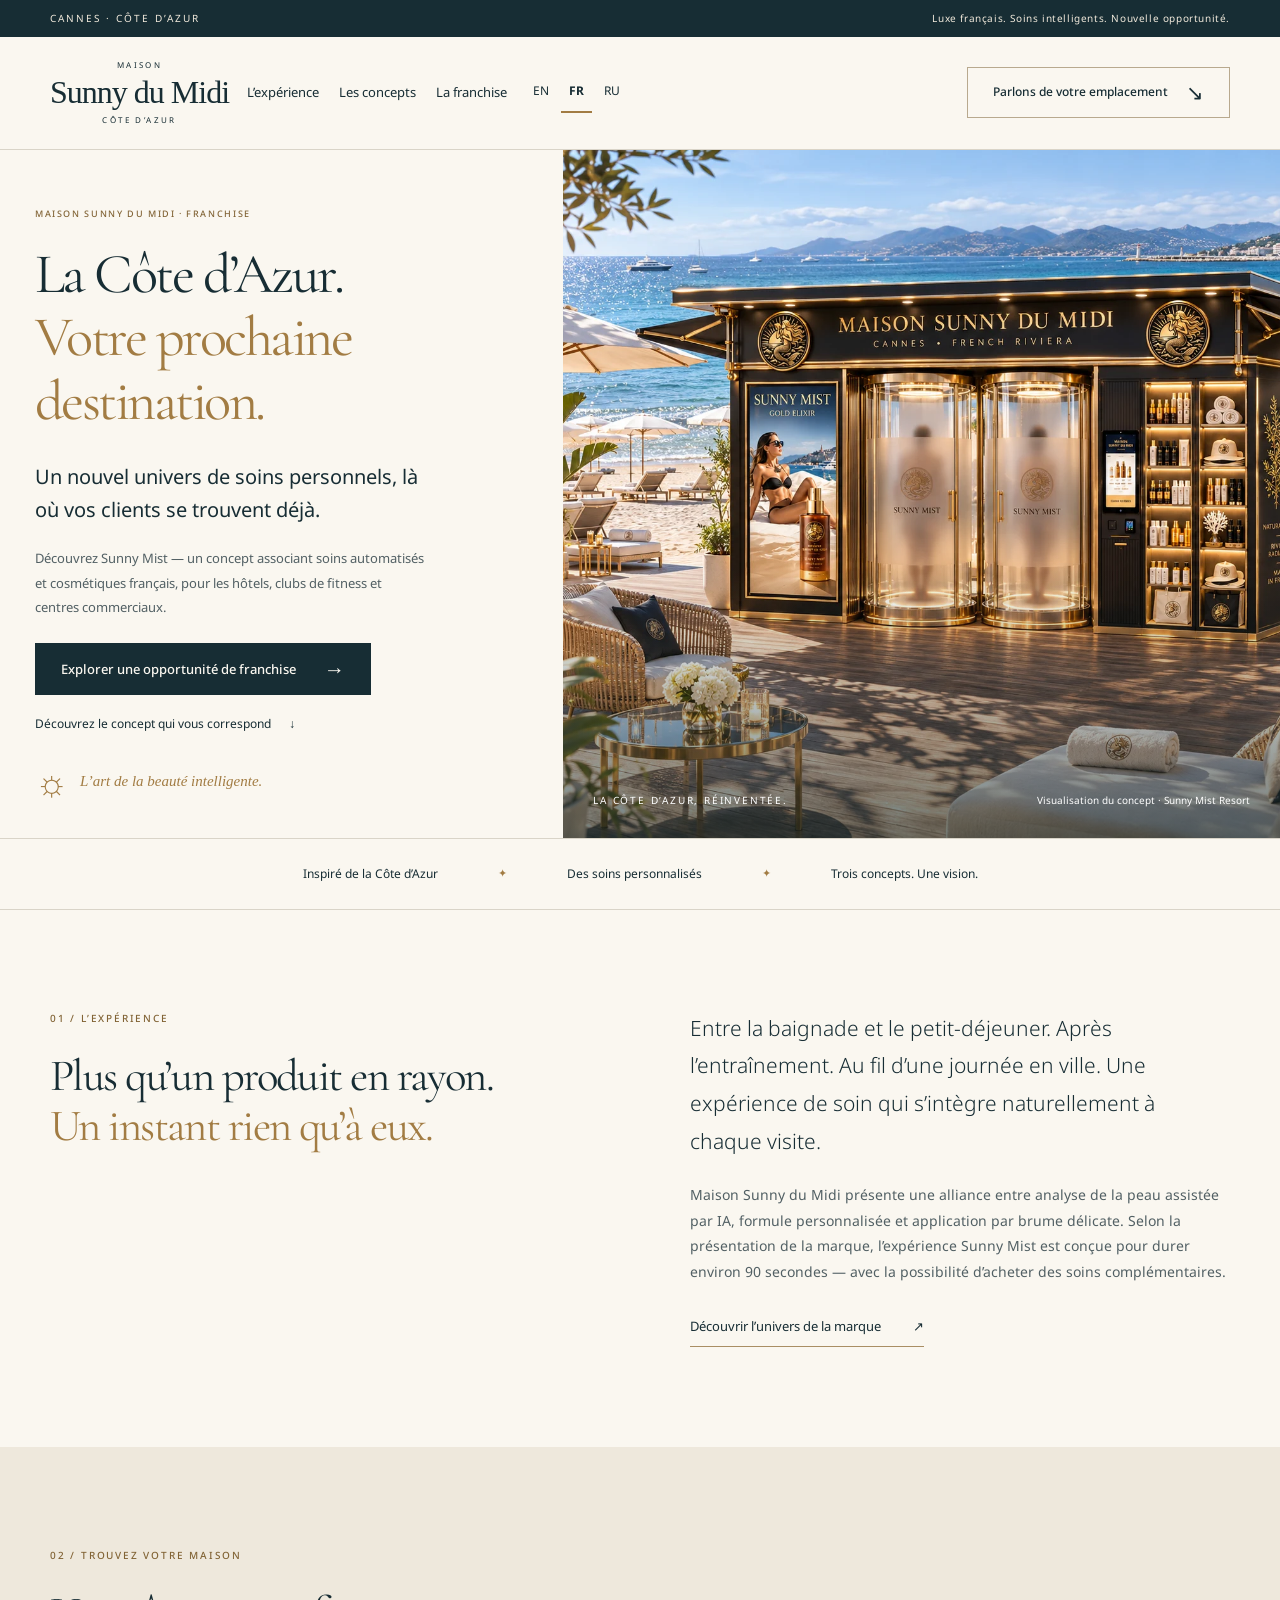
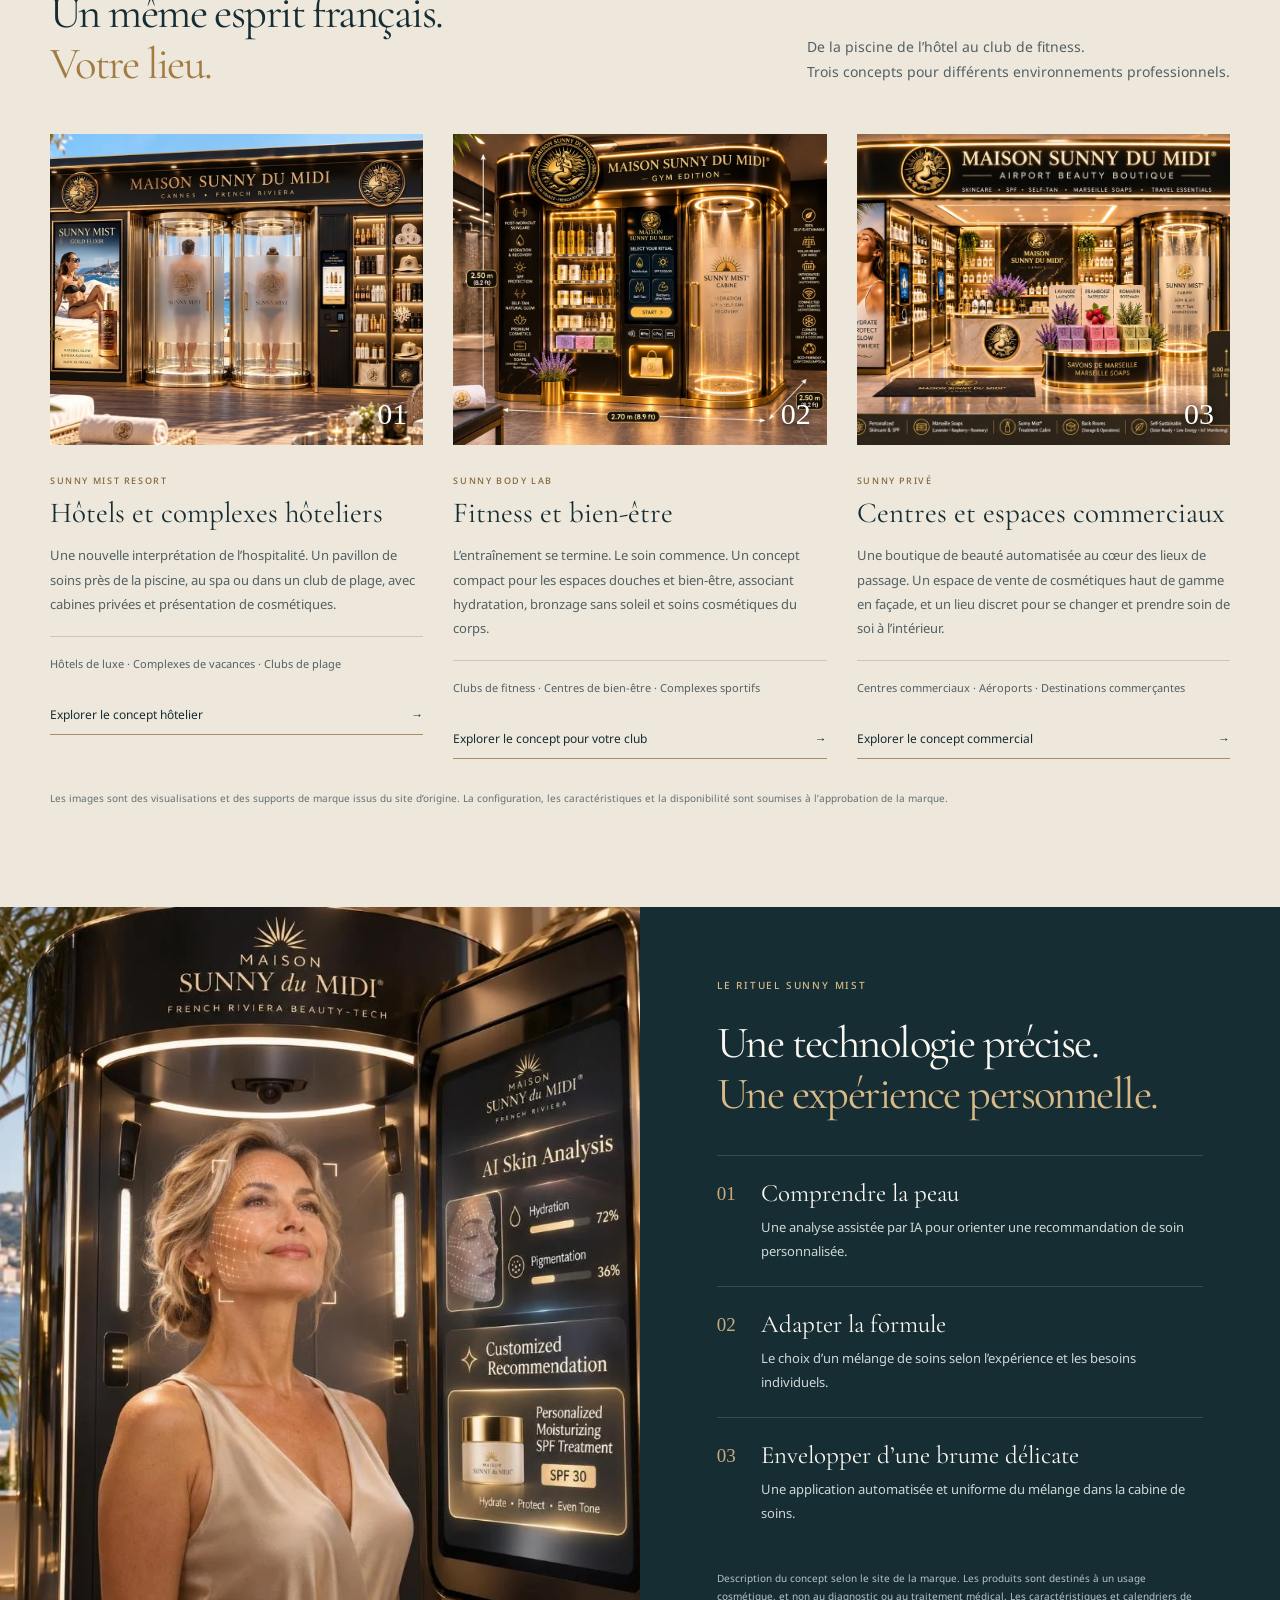
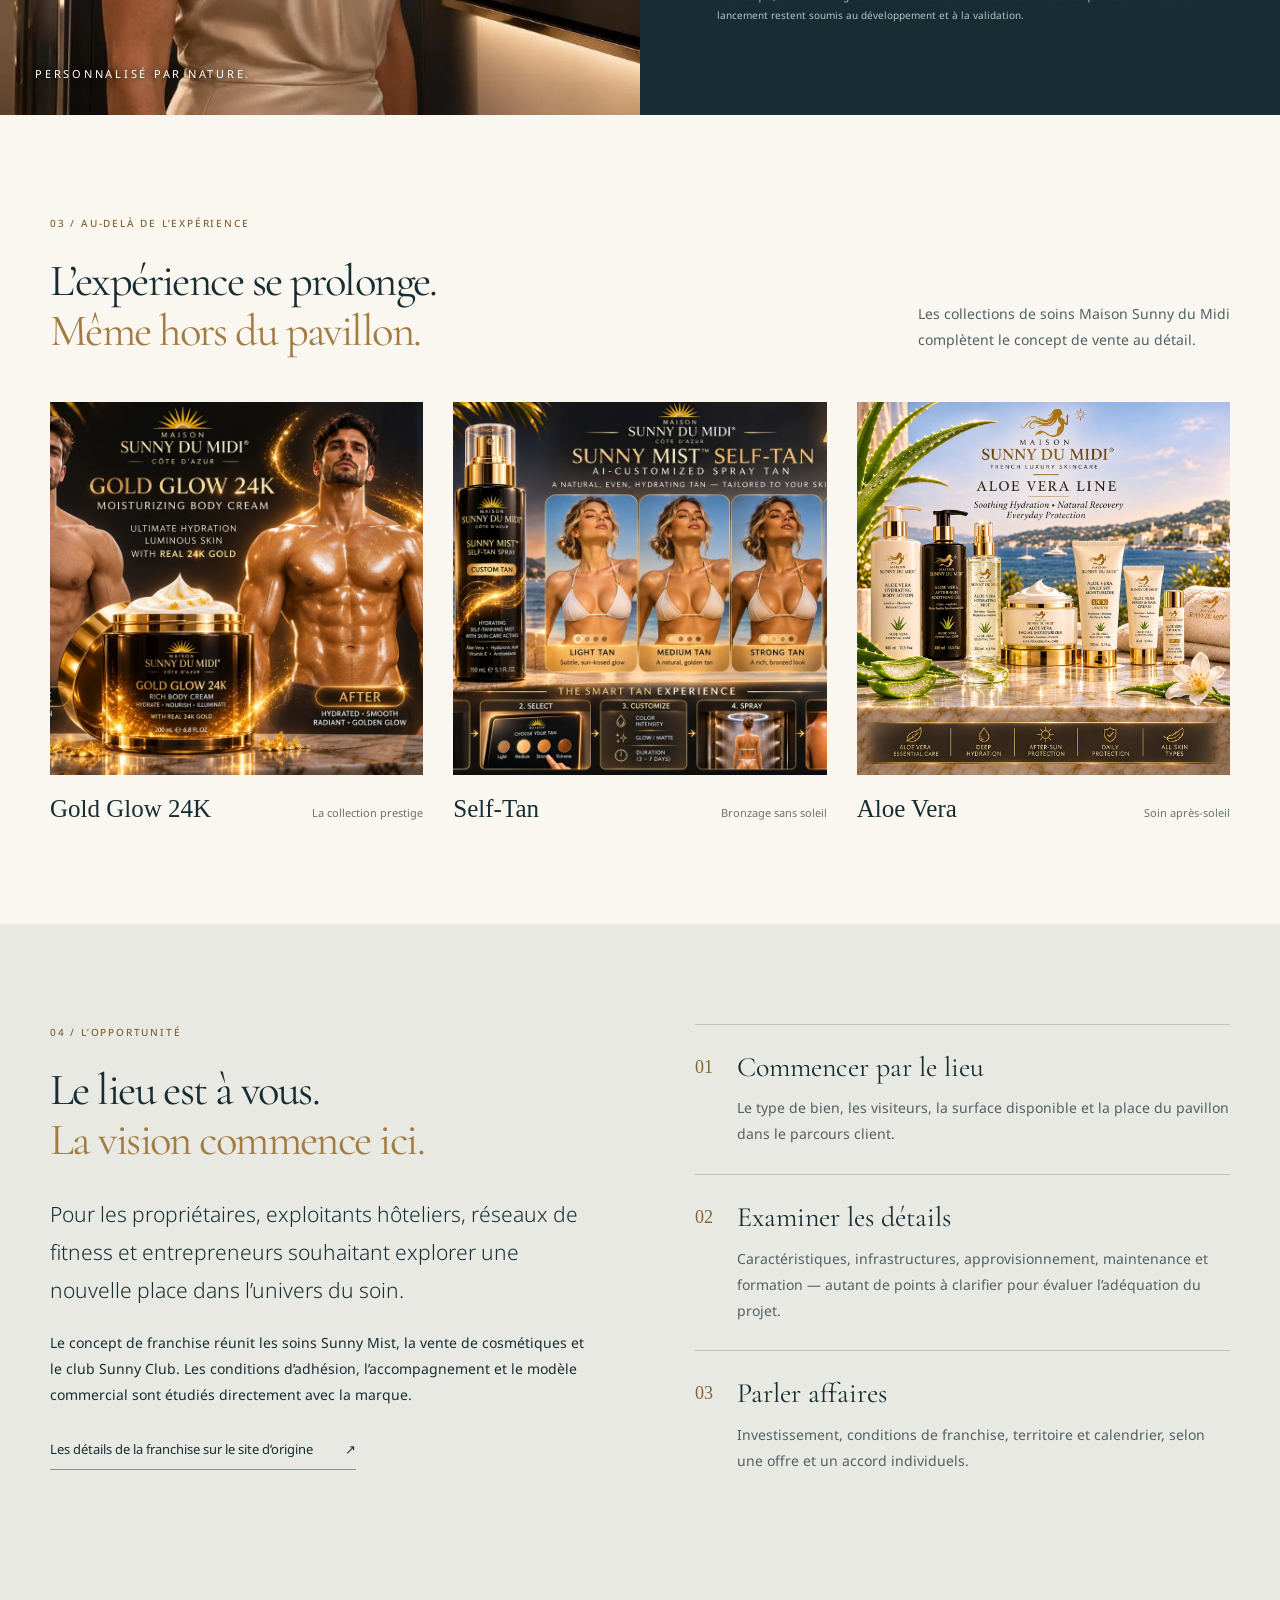
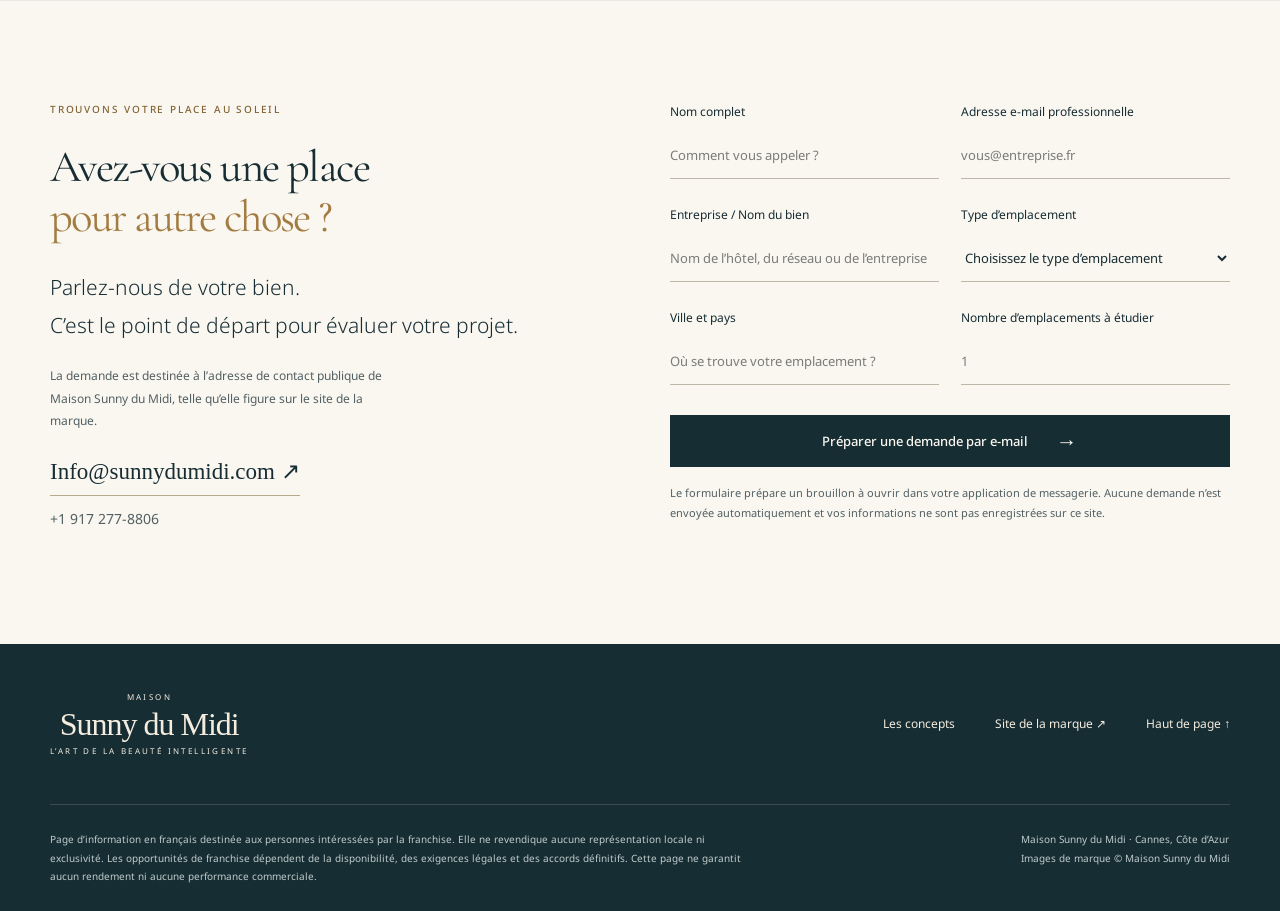
==== fr/index.html @ a8c6721f "Add matching English French and Russian franchise pages" ====
<!doctype html>
<html lang="fr" dir="ltr">
<head>
<meta charset="utf-8"><meta name="viewport" content="width=device-width, initial-scale=1">
<meta name="description" content="Sunny du Midi — un concept de soins inspiré de la Côte d’Azur. Opportunités de franchise pour les hôtels, clubs de fitness et centres commerciaux.">
<meta name="theme-color" content="#172d34"><title>Sunny du Midi | La Côte d’Azur. Votre prochaine destination.</title>
<meta property="og:title" content="Sunny du Midi | Opportunités de franchise"><meta property="og:description" content="Des soins personnalisés, le luxe français et un nouveau lieu de rencontre avec vos clients."><meta property="og:image" content="https://yacovdroridev.github.io/sunny-du-midi-franchise/assets/hero.webp">
<link rel="canonical" href="https://yacovdroridev.github.io/sunny-du-midi-franchise/fr/">
<link rel="alternate" hreflang="en" href="https://yacovdroridev.github.io/sunny-du-midi-franchise/"><link rel="alternate" hreflang="fr" href="https://yacovdroridev.github.io/sunny-du-midi-franchise/fr/"><link rel="alternate" hreflang="ru" href="https://yacovdroridev.github.io/sunny-du-midi-franchise/ru/"><link rel="alternate" hreflang="x-default" href="https://yacovdroridev.github.io/sunny-du-midi-franchise/">
<link rel="preconnect" href="https://fonts.googleapis.com"><link rel="preconnect" href="https://fonts.gstatic.com" crossorigin><link href="https://fonts.googleapis.com/css2?family=Cormorant+Garamond:wght@400;500&family=Noto+Sans:wght@300;400;500;600;700&display=swap" rel="stylesheet">
<link rel="stylesheet" href="../styles.css"><script src="../site.js" defer></script>
</head>
<body id="top">
<a class="skip" href="#main">Aller au contenu</a>
<div class="announcement"><span dir="ltr">CANNES · CÔTE D’AZUR</span><span>Luxe français. Soins intelligents. Nouvelle opportunité.</span></div>
<header class="header wrap">
<a class="brand" href="#top" aria-label="Sunny du Midi — haut de page"><small>MAISON</small><span>Sunny du Midi</span><small>CÔTE D’AZUR</small></a>
<nav aria-label="Navigation principale"><a href="#experience">L’expérience</a><a href="#venues">Les concepts</a><a href="#partnership">La franchise</a></nav>
<nav class="language-switcher" aria-label="Choix de la langue"><a href="../" lang="en" hreflang="en">EN</a><a href="../fr/" lang="fr" hreflang="fr" aria-current="page">FR</a><a href="../ru/" lang="ru" hreflang="ru">RU</a></nav>
<a class="button outline header-cta" href="#inquiry">Parlons de votre emplacement <span aria-hidden="true">↘</span></a>
</header>
<main id="main">
<section class="hero">
<div class="hero-copy"><p class="eyebrow">MAISON SUNNY DU MIDI · FRANCHISE</p><h1>La Côte d’Azur.<br><em>Votre prochaine<br> destination.</em></h1><p class="hero-intro">Un nouvel univers de soins personnels, là où vos clients se trouvent déjà.</p><p class="hero-detail">Découvrez Sunny Mist — un concept associant soins automatisés et cosmétiques français, pour les hôtels, clubs de fitness et centres commerciaux.</p><a class="button primary" href="#inquiry">Explorer une opportunité de franchise <span aria-hidden="true">→</span></a><a class="quiet-link" href="#venues">Découvrez le concept qui vous correspond <span aria-hidden="true">↓</span></a><div class="hero-signature"><span class="sun" aria-hidden="true">☼</span><span dir="ltr">L’art de la beauté intelligente.</span></div></div>
<figure class="hero-image"><img src="../assets/hero.webp" alt="Visualisation d’un pavillon Sunny Mist sur une plage de la Côte d’Azur, avec cabines de soins et comptoir de cosmétiques" width="1448" height="1086" fetchpriority="high"><figcaption><span dir="ltr">LA CÔTE D’AZUR, RÉINVENTÉE.</span><span>Visualisation du concept · Sunny Mist Resort</span></figcaption></figure>
</section>
<div class="brand-strip"><span>Inspiré de la Côte d’Azur</span><i>✦</i><span>Des soins personnalisés</span><i>✦</i><span>Trois concepts. Une vision.</span></div>
<section class="section wrap introduction" id="experience"><div><p class="eyebrow">01 / L’EXPÉRIENCE</p><h2>Plus qu’un produit en rayon.<br><em>Un instant rien qu’à eux.</em></h2></div><div class="intro-text"><p class="lead">Entre la baignade et le petit-déjeuner. Après l’entraînement. Au fil d’une journée en ville. Une expérience de soin qui s’intègre naturellement à chaque visite.</p><p>Maison Sunny du Midi présente une alliance entre analyse de la peau assistée par IA, formule personnalisée et application par brume délicate. Selon la présentation de la marque, l’expérience Sunny Mist est conçue pour durer environ 90 secondes — avec la possibilité d’acheter des soins complémentaires.</p><a class="text-link" href="https://sunnydumidi.com/en" target="_blank" rel="noopener">Découvrir l’univers de la marque <span aria-hidden="true">↗</span></a></div></section>
<section class="venues section" id="venues"><div class="wrap"><div class="section-heading"><div><p class="eyebrow">02 / TROUVEZ VOTRE MAISON</p><h2>Un même esprit français.<br><em>Votre lieu.</em></h2></div><p>De la piscine de l’hôtel au club de fitness.<br>Trois concepts pour différents environnements professionnels.</p></div>
<div class="venue-grid">
<article class="venue"><div class="image-frame"><img src="../assets/resort.webp" alt="Visualisation d’un pavillon Resort avec deux cabines de soins au bord d’une piscine d’hôtel" width="1200" height="795" loading="lazy"><span class="image-number">01</span></div><p class="eyebrow">SUNNY MIST RESORT</p><h3>Hôtels et complexes hôteliers</h3><p>Une nouvelle interprétation de l’hospitalité. Un pavillon de soins près de la piscine, au spa ou dans un club de plage, avec cabines privées et présentation de cosmétiques.</p><p class="venue-note">Hôtels de luxe · Complexes de vacances · Clubs de plage</p><a href="#inquiry" class="text-link venue-choice" data-venue="Hôtels et complexes hôteliers">Explorer le concept hôtelier <span aria-hidden="true">→</span></a></article>
<article class="venue"><div class="image-frame"><img src="../assets/fitness.webp" alt="Visualisation de Sunny Body Lab dans un club de fitness, avec cabine de soins et présentoir de produits" width="1200" height="800" loading="lazy"><span class="image-number">02</span></div><p class="eyebrow">SUNNY BODY LAB</p><h3>Fitness et bien-être</h3><p>L’entraînement se termine. Le soin commence. Un concept compact pour les espaces douches et bien-être, associant hydratation, bronzage sans soleil et soins cosmétiques du corps.</p><p class="venue-note">Clubs de fitness · Centres de bien-être · Complexes sportifs</p><a href="#inquiry" class="text-link venue-choice" data-venue="Fitness et bien-être">Explorer le concept pour votre club <span aria-hidden="true">→</span></a></article>
<article class="venue"><div class="image-frame"><img src="../assets/boutique.webp" alt="Visualisation de la boutique Sunny Privé avec espace de vente de cosmétiques et zone de soins privée" width="1200" height="675" loading="lazy"><span class="image-number">03</span></div><p class="eyebrow">SUNNY PRIVÉ</p><h3>Centres et espaces commerciaux</h3><p>Une boutique de beauté automatisée au cœur des lieux de passage. Un espace de vente de cosmétiques haut de gamme en façade, et un lieu discret pour se changer et prendre soin de soi à l’intérieur.</p><p class="venue-note">Centres commerciaux · Aéroports · Destinations commerçantes</p><a href="#inquiry" class="text-link venue-choice" data-venue="Centres et espaces commerciaux">Explorer le concept commercial <span aria-hidden="true">→</span></a></article>
</div><p class="image-disclaimer">Les images sont des visualisations et des supports de marque issus du site d’origine. La configuration, les caractéristiques et la disponibilité sont soumises à l’approbation de la marque.</p></div></section>
<section class="ritual"><div class="ritual-photo"><img src="../assets/analysis.webp" alt="Visualisation d’une analyse de la peau via l’interface Sunny Mist" width="819" height="1024" loading="lazy"><div class="photo-label" dir="ltr">PERSONNALISÉ PAR NATURE.</div></div><div class="ritual-copy"><p class="eyebrow">LE RITUEL SUNNY MIST</p><h2>Une technologie précise.<br><em>Une expérience personnelle.</em></h2><div class="ritual-step"><span>01</span><div><h3>Comprendre la peau</h3><p>Une analyse assistée par IA pour orienter une recommandation de soin personnalisée.</p></div></div><div class="ritual-step"><span>02</span><div><h3>Adapter la formule</h3><p>Le choix d’un mélange de soins selon l’expérience et les besoins individuels.</p></div></div><div class="ritual-step"><span>03</span><div><h3>Envelopper d’une brume délicate</h3><p>Une application automatisée et uniforme du mélange dans la cabine de soins.</p></div></div><p class="fine-print">Description du concept selon le site de la marque. Les produits sont destinés à un usage cosmétique, et non au diagnostic ou au traitement médical. Les caractéristiques et calendriers de lancement restent soumis au développement et à la validation.</p></div></section>
<section class="section wrap collections"><div class="section-heading"><div><p class="eyebrow">03 / AU-DELÀ DE L’EXPÉRIENCE</p><h2>L’expérience se prolonge.<br><em>Même hors du pavillon.</em></h2></div><p>Les collections de soins Maison Sunny du Midi<br>complètent le concept de vente au détail.</p></div><div class="collection-grid"><article><img src="../assets/gold.webp" alt="Collection Gold Glow 24K de Sunny du Midi" width="1200" height="800" loading="lazy"><div><h3 dir="ltr">Gold Glow 24K</h3><span>La collection prestige</span></div></article><article><img src="../assets/tan.webp" alt="Système de bronzage sans soleil Sunny Mist Self-Tan" width="1200" height="800" loading="lazy"><div><h3 dir="ltr">Self-Tan</h3><span>Bronzage sans soleil</span></div></article><article><img src="../assets/aloe.webp" alt="Produit Aloe Vera pour les soins après exposition au soleil" width="1200" height="1200" loading="lazy"><div><h3 dir="ltr">Aloe Vera</h3><span>Soin après-soleil</span></div></article></div></section>
<section class="partnership section" id="partnership"><div class="wrap partnership-grid"><div><p class="eyebrow">04 / L’OPPORTUNITÉ</p><h2>Le lieu est à vous.<br><em>La vision commence ici.</em></h2><p class="lead">Pour les propriétaires, exploitants hôteliers, réseaux de fitness et entrepreneurs souhaitant explorer une nouvelle place dans l’univers du soin.</p><p>Le concept de franchise réunit les soins Sunny Mist, la vente de cosmétiques et le club Sunny Club. Les conditions d’adhésion, l’accompagnement et le modèle commercial sont étudiés directement avec la marque.</p><a class="text-link" href="https://sunnydumidi.com/en/franchise" target="_blank" rel="noopener">Les détails de la franchise sur le site d’origine <span aria-hidden="true">↗</span></a></div><div class="planning"><div><span>01</span><div><h3>Commencer par le lieu</h3><p>Le type de bien, les visiteurs, la surface disponible et la place du pavillon dans le parcours client.</p></div></div><div><span>02</span><div><h3>Examiner les détails</h3><p>Caractéristiques, infrastructures, approvisionnement, maintenance et formation — autant de points à clarifier pour évaluer l’adéquation du projet.</p></div></div><div><span>03</span><div><h3>Parler affaires</h3><p>Investissement, conditions de franchise, territoire et calendrier, selon une offre et un accord individuels.</p></div></div></div></div></section>
<section class="inquiry section" id="inquiry"><div class="wrap inquiry-grid"><div class="contact-copy"><p class="eyebrow">TROUVONS VOTRE PLACE AU SOLEIL</p><h2>Avez-vous une place<br><em>pour autre chose ?</em></h2><p class="lead">Parlez-nous de votre bien.<br>C’est le point de départ pour évaluer votre projet.</p><p>La demande est destinée à l’adresse de contact publique de Maison Sunny du Midi, telle qu’elle figure sur le site de la marque.</p><a class="contact-mail" href="mailto:Info@sunnydumidi.com" dir="ltr">Info@sunnydumidi.com <span aria-hidden="true">↗</span></a><a class="contact-phone" href="tel:+19172778806" dir="ltr">+1 917 277-8806</a></div>
<form id="inquiry-form" aria-describedby="form-note"><div class="form-grid"><label>Nom complet<input name="name" autocomplete="name" maxlength="120" placeholder="Comment vous appeler ?" required></label><label>Adresse e-mail professionnelle<input name="email" type="email" autocomplete="email" maxlength="200" placeholder="vous@entreprise.fr" dir="ltr" required></label><label>Entreprise / Nom du bien<input name="company" autocomplete="organization" maxlength="160" placeholder="Nom de l’hôtel, du réseau ou de l’entreprise" required></label><label>Type d’emplacement<select name="venue" required><option value="">Choisissez le type d’emplacement</option><option>Hôtels et complexes hôteliers</option><option>Fitness et bien-être</option><option>Centres et espaces commerciaux</option><option>Projet entrepreneurial / Autre emplacement</option></select></label><label>Ville et pays<input name="location" maxlength="160" placeholder="Où se trouve votre emplacement ?" required></label><label>Nombre d’emplacements à étudier<input name="locations" type="number" min="1" max="9999" placeholder="1"></label></div><button class="button primary" type="submit">Préparer une demande par e-mail <span aria-hidden="true">→</span></button><p id="form-note">Le formulaire prépare un brouillon à ouvrir dans votre application de messagerie. Aucune demande n’est envoyée automatiquement et vos informations ne sont pas enregistrées sur ce site.</p><div id="form-result" hidden><p id="form-status" role="status">Votre brouillon est prêt. Ouvrez-le dans votre application de messagerie, vérifiez les informations et envoyez-le.</p><a id="email-draft" class="button outline" href="mailto:Info@sunnydumidi.com">Ouvrir le brouillon d’e-mail ↗</a><button id="download-draft" class="download" type="button">Pas d’application de messagerie ? Téléchargez le brouillon</button></div><noscript><p>Pour envoyer une demande sans JavaScript : <a href="mailto:Info@sunnydumidi.com">Info@sunnydumidi.com</a></p></noscript></form></div></section>
</main>
<footer><div class="wrap footer-top"><a class="brand" href="#top"><small>MAISON</small><span>Sunny du Midi</span><small>L’ART DE LA BEAUTÉ INTELLIGENTE</small></a><div><a href="#venues">Les concepts</a><a href="https://sunnydumidi.com/en" target="_blank" rel="noopener">Site de la marque ↗</a><a href="#top">Haut de page ↑</a></div></div><div class="wrap footer-bottom"><p>Page d’information en français destinée aux personnes intéressées par la franchise. Elle ne revendique aucune représentation locale ni exclusivité. Les opportunités de franchise dépendent de la disponibilité, des exigences légales et des accords définitifs. Cette page ne garantit aucun rendement ni aucune performance commerciale.</p><p dir="ltr">Maison Sunny du Midi · Cannes, Côte d’Azur<br>Images de marque © Maison Sunny du Midi</p></div></footer>
</body></html>
---- styles.css ----
:root{color-scheme:light;--ink:#172d34;--cream:#faf7f0;--sand:#eee8dc;--gold:#a27c43;--line:#d9d4c8;--serif:'Cormorant Garamond',Georgia,serif;--sans:'Noto Sans',Arial,sans-serif}
*{box-sizing:border-box}html{scroll-behavior:smooth;scroll-padding-top:30px}body{margin:0;color:var(--ink);background:var(--cream);font:400 16px/1.85 var(--sans)}a{color:inherit;text-decoration:none}img{display:block;max-width:100%;height:auto}button,input,select{font:inherit}a:focus-visible,button:focus-visible,input:focus-visible,select:focus-visible{outline:3px solid #b98c42;outline-offset:5px}[hidden]{display:none!important}p{margin:0 0 1.3rem}h1,h2,h3{margin:0;font-family:var(--serif);font-weight:400;line-height:1.13}h1{font-size:clamp(45px,4.8vw,76px);letter-spacing:-.045em}h2{font-size:clamp(38px,3.5vw,56px);letter-spacing:-.035em}h3{font-size:29px}em{font-style:normal;color:var(--gold)}.wrap{width:min(1280px,calc(100% - 100px));margin-inline:auto}.section{padding-block:100px}.eyebrow{font-size:10px;letter-spacing:.18em;font-weight:500;line-height:1.7;color:#826436;margin-bottom:24px;direction:ltr;text-align:start}.lead{font-size:21px;font-weight:300;line-height:1.8}.skip{position:absolute;top:-100px;right:20px;background:white;padding:12px;z-index:10}.skip:focus{top:10px}
.announcement{background:var(--ink);color:#f2eadc;display:flex;justify-content:space-between;padding:9px 50px;font-size:10px;letter-spacing:.06em}.announcement span:first-child{letter-spacing:.2em}.header{display:flex;align-items:center;justify-content:space-between;gap:30px;min-height:112px}.brand{display:flex;flex-direction:column;align-items:center;direction:ltr;line-height:1.2;white-space:nowrap}.brand span{font:32px/1.2 Georgia,serif;letter-spacing:-1px}.brand small{font:8px/2 var(--sans);letter-spacing:.3em}.header nav{display:flex;gap:34px;font-size:13px}.header nav a{padding-block:10px}.header nav a:hover{color:var(--gold)}.button{display:inline-flex;align-items:center;justify-content:center;gap:28px;min-height:50px;padding:13px 25px;font-size:13px;font-weight:500;border:1px solid transparent;cursor:pointer;transition:background .2s,color .2s}.button span{font-size:21px;line-height:1}.outline{border-color:#b8a98e;background:transparent}.outline:hover{background:var(--sand)}.primary{background:var(--ink);color:var(--cream)}.primary:hover{background:#31515a}.header-cta{font-size:12px;gap:18px}.hero{display:grid;grid-template-columns:44% 56%;border-block:1px solid var(--line);min-height:690px}.hero-copy{padding:56px max(40px,calc((100vw - 1280px)/2)) 30px 44px}.hero .eyebrow{font-size:9px;margin-bottom:22px}.hero-intro{font-size:20px;line-height:1.65;margin-top:26px;max-width:390px}.hero-detail{font-size:13px;color:#526064;max-width:390px}.hero .button{margin:4px 0 18px}.quiet-link{display:block;font-size:12px}.quiet-link span{margin-inline-start:15px}.hero-signature{display:flex;gap:12px;align-items:center;padding-top:28px;color:var(--gold)}.hero-signature>span:last-child{font:italic 15px Georgia,serif}.sun{font-size:36px;line-height:1}.hero-image{position:relative;margin:0;min-width:0;min-height:100%}.hero-image>img{position:absolute;width:100%;height:100%;object-fit:cover;object-position:49% center}.hero-image:after{content:'';position:absolute;inset:60% 0 0;background:linear-gradient(transparent,#12282a99)}.hero-image figcaption{position:absolute;bottom:28px;inset-inline:30px;display:flex;justify-content:space-between;gap:20px;font-size:10px;color:white;z-index:1}.hero-image figcaption span:first-child{letter-spacing:.18em}.brand-strip{display:flex;justify-content:center;align-items:center;gap:60px;border-bottom:1px solid var(--line);padding:24px;font-size:12px}.brand-strip i{font-size:11px;font-style:normal;color:var(--gold)}
.introduction{display:grid;grid-template-columns:1fr 1fr;gap:100px}.intro-text>p:not(.lead){font-size:14px;color:#526064}.text-link{display:inline-flex;align-items:center;justify-content:space-between;gap:32px;font-size:13px;border-bottom:1px solid #a98e64;padding-block:8px}.text-link:hover{color:var(--gold)}.venues{background:var(--sand)}.section-heading{display:flex;align-items:end;justify-content:space-between;gap:40px;margin-bottom:45px}.section-heading>p{font-size:14px;color:#526064;margin-bottom:4px}.venue-grid{display:grid;grid-template-columns:repeat(3,minmax(0,1fr));gap:30px}.image-frame{position:relative;overflow:hidden;margin-bottom:28px}.image-frame img{width:100%;aspect-ratio:1.2;object-fit:cover;transition:transform .5s}.venue:hover img{transform:scale(1.025)}.image-number{position:absolute;bottom:14px;right:16px;color:white;font:30px Georgia,serif;text-shadow:0 1px 8px #000}.venue .eyebrow{font-size:9px;margin-bottom:8px}.venue h3{margin-bottom:14px}.venue>p:not(.eyebrow){font-size:13px;color:#526064}.venue .venue-note{font-size:11px!important;border-top:1px solid #cec6b5;padding-top:17px;margin-top:20px}.venue .text-link{width:100%;font-size:12px}.image-disclaimer{font-size:10px;color:#627074;margin:30px 0 0}.ritual{display:grid;grid-template-columns:1fr 1fr;background:var(--ink);color:var(--cream);direction:ltr}.ritual-photo{position:relative;min-height:680px}.ritual-photo img{position:absolute;object-fit:cover;width:100%;height:100%;object-position:center 35%}.photo-label{position:absolute;bottom:30px;left:35px;font-size:11px;letter-spacing:.25em;color:white;text-shadow:0 1px 8px #000}.ritual-copy{direction:ltr;padding:70px clamp(35px,6vw,110px)}.ritual .eyebrow,.ritual em{color:#d7ba87}.ritual h2{margin-bottom:35px}.ritual-step{display:flex;gap:25px;border-top:1px solid #ffffff26;padding:23px 0}.ritual-step>span{font:19px Georgia,serif;color:#c8ab7c;padding-top:4px}.ritual-step h3{font-size:25px}.ritual-step p{font-size:13px;color:#ced7d6;margin:8px 0 0}.fine-print{font-size:10px;color:#b7c5c6;margin-top:20px}.collection-grid{display:grid;grid-template-columns:repeat(3,minmax(0,1fr));gap:30px}.collection-grid img{width:100%;aspect-ratio:1;object-fit:cover}.collection-grid article>div{display:flex;align-items:baseline;justify-content:space-between;gap:15px;padding-top:20px;direction:ltr}.collection-grid h3{font:25px Georgia,serif}.collection-grid span{font-size:11px;direction:ltr;color:#677270}.partnership{background:#e8e9e2}.partnership-grid{display:grid;grid-template-columns:1fr 1fr;gap:110px}.partnership .lead{margin-top:30px}.partnership p:not(.eyebrow):not(.lead){font-size:14px}.planning>div{display:flex;gap:24px;padding-block:27px;border-top:1px solid #bfc5bf}.planning>div>span{font:18px Georgia,serif;color:#826436;padding-top:5px}.planning h3{font-size:28px;margin-bottom:12px}.planning p{color:#526064;margin:0}.inquiry-grid{display:grid;grid-template-columns:1fr 1.1fr;gap:110px}.contact-copy>.lead{margin-top:26px}.contact-copy>p:not(.lead):not(.eyebrow){font-size:12px;max-width:350px;color:#526064}.contact-mail{display:block;width:fit-content;font:23px Georgia,serif;margin:26px 0 10px;border-bottom:1px solid #b8a98e;padding-bottom:10px}.contact-phone{display:block;width:fit-content;font-size:14px;color:#526064}.form-grid{display:grid;grid-template-columns:1fr 1fr;gap:25px 22px}label{display:flex;flex-direction:column;gap:8px;font-size:12px}input,select{width:100%;min-width:0;border:0;border-bottom:1px solid #bdb7a9;background:transparent;border-radius:0;padding:12px 0;color:var(--ink);font-size:13px;height:48px}input::placeholder{color:#7a7d76;opacity:1}form>.button{width:100%;margin-top:30px}#form-note,#form-status{font-size:11px;line-height:1.8;color:#526064;margin-top:16px}#form-result{padding:0 18px 18px;border:1px solid var(--line)}#form-result .outline{font-size:12px}.download{display:block;background:none;border:0;border-bottom:1px solid #b8a98e;padding:10px 0 3px;margin-top:10px;font-size:11px;color:var(--ink);cursor:pointer}footer{background:var(--ink);color:#f4eddf}.footer-top{display:flex;align-items:center;justify-content:space-between;padding-block:45px}.footer-top>div{display:flex;gap:40px;font-size:12px}.footer-bottom{display:flex;justify-content:space-between;gap:80px;border-top:1px solid #ffffff24;padding-block:25px;font-size:10px;color:#c0cccb}.footer-bottom p:first-child{max-width:710px}.footer-bottom p{margin:0}.footer-bottom p:last-child{flex-shrink:0;text-align:left}
@media(min-width:1600px){.hero-copy{padding-right:max(60px,calc((100vw - 1400px)/2))}.hero{min-height:760px}}
@media(max-width:1100px){.wrap{width:calc(100% - 60px)}.hero-copy{padding:40px 30px}.hero{grid-template-columns:46% 54%;min-height:660px}h1{font-size:52px}.hero-intro{font-size:18px}.header{gap:20px}.header nav{gap:22px}.header-cta{padding:12px;font-size:11px}.introduction,.partnership-grid,.inquiry-grid{gap:50px}.venue-grid,.collection-grid{gap:22px}.collection-grid article>div{display:block}.collection-grid h3{margin-bottom:8px}.brand-strip{gap:35px}.ritual-copy{padding:50px 35px}.ritual-photo{min-height:650px}}
@media(max-width:760px){.wrap{width:calc(100% - 40px)}.announcement{padding:8px 20px;justify-content:center}.announcement span:last-child{display:none}.header{flex-wrap:wrap;gap:16px;padding-top:18px;min-height:0}.brand span{font-size:27px}.brand small{font-size:7px}.header-cta{font-size:10px;padding:10px 12px;min-height:42px;gap:8px}.header nav{order:3;width:100%;justify-content:center;gap:38px;border-top:1px solid var(--line);padding-block:2px;font-size:12px}.hero{grid-template-columns:1fr;min-height:0}.hero-copy{padding:36px 24px 30px}.hero .eyebrow{margin-bottom:18px;font-size:8px}h1{font-size:clamp(39px,11.3vw,49px);line-height:1.1}h1 br:last-child{display:none}.hero-intro{max-width:340px;margin-top:22px}.hero-detail{max-width:360px}.hero-signature{padding-top:22px}.hero-image{min-height:340px}.hero-image>img{object-position:center}.hero-image figcaption{inset-inline:20px;bottom:18px;font-size:8px;gap:14px}.brand-strip{padding:20px 12px;gap:13px;font-size:9px}.brand-strip i{font-size:8px}.section{padding-block:65px}.introduction,.partnership-grid,.inquiry-grid{grid-template-columns:1fr;gap:30px}.eyebrow{font-size:9px;margin-bottom:18px}h2{font-size:42px}.lead{font-size:19px}.section-heading{display:block;margin-bottom:32px}.section-heading>p{margin-top:20px;font-size:13px}.venue-grid{grid-template-columns:1fr;gap:44px}.image-frame img{aspect-ratio:1.4}.venue h3{font-size:30px}.image-frame{margin-bottom:22px}.venue .venue-note{margin-top:14px}.ritual{grid-template-columns:1fr}.ritual-photo{min-height:400px}.ritual-photo img{object-position:center 35%}.ritual-copy{padding:45px 25px}.ritual-step{padding:20px 0}.collection-grid{grid-template-columns:1fr;gap:32px}.collection-grid img{aspect-ratio:1.3}.collection-grid article>div{display:flex}.collection-grid h3{font-size:26px}.planning>div{padding-block:22px}.form-grid{gap:22px 18px}.inquiry-grid{gap:40px}.contact-copy>p:not(.lead):not(.eyebrow){max-width:none}.footer-top{align-items:start;gap:30px}.footer-top>div{flex-direction:column;gap:15px;font-size:11px}.footer-bottom{flex-direction:column;gap:22px}.footer-bottom p:last-child{text-align:start}.footer-top .brand span{font-size:25px}.footer-top .brand small{font-size:6px}}
@media(max-width:370px){.header-cta{font-size:9px;padding:8px;gap:4px}.brand span{font-size:23px}.header{gap:10px}.hero-copy{padding-inline:20px}h1{font-size:48px}.form-grid{grid-template-columns:1fr}.brand-strip{gap:9px;font-size:8px}.collection-grid article>div{display:block}.hero-image figcaption{flex-direction:column;gap:5px}}
/* Shared LTR layout for all three languages; allow longer translations. */
.header{flex-wrap:wrap;gap:18px;padding-block:20px}.header nav{gap:20px}.header .language-switcher{gap:4px;width:auto;order:0;border:0;padding:0}.language-switcher a{padding:8px!important;font-size:12px}.language-switcher a[aria-current]{border-bottom:2px solid var(--gold);font-weight:700}.hero-copy{padding-inline:max(35px,calc((100vw - 1280px)/2)) 35px}.hero-copy,.ritual-copy,.inquiry-grid>*{min-width:0}h1{font-size:clamp(42px,4.4vw,68px)}h1,h2,h3{overflow-wrap:break-word}.brand-strip{flex-wrap:wrap}.hero-image figcaption{flex-wrap:wrap}.form-grid label{min-width:0}.button{text-align:center}.header-cta{margin-inline-start:auto}
@media(max-width:1100px){.header-cta{display:none}.hero-copy{padding-inline:30px}}
@media(max-width:760px){.header nav:not(.language-switcher){order:3;gap:20px}.header .language-switcher{margin-inline-start:auto}.hero-copy{padding-inline:24px}h1{font-size:clamp(39px,10vw,49px)}.brand-strip{gap:10px}.brand-strip span{text-align:center}.hero-image figcaption{flex-direction:column;align-items:start}.collection-grid article>div{flex-wrap:wrap;gap:10px}}
@media(prefers-reduced-motion:reduce){html{scroll-behavior:auto}*{transition:none!important}}
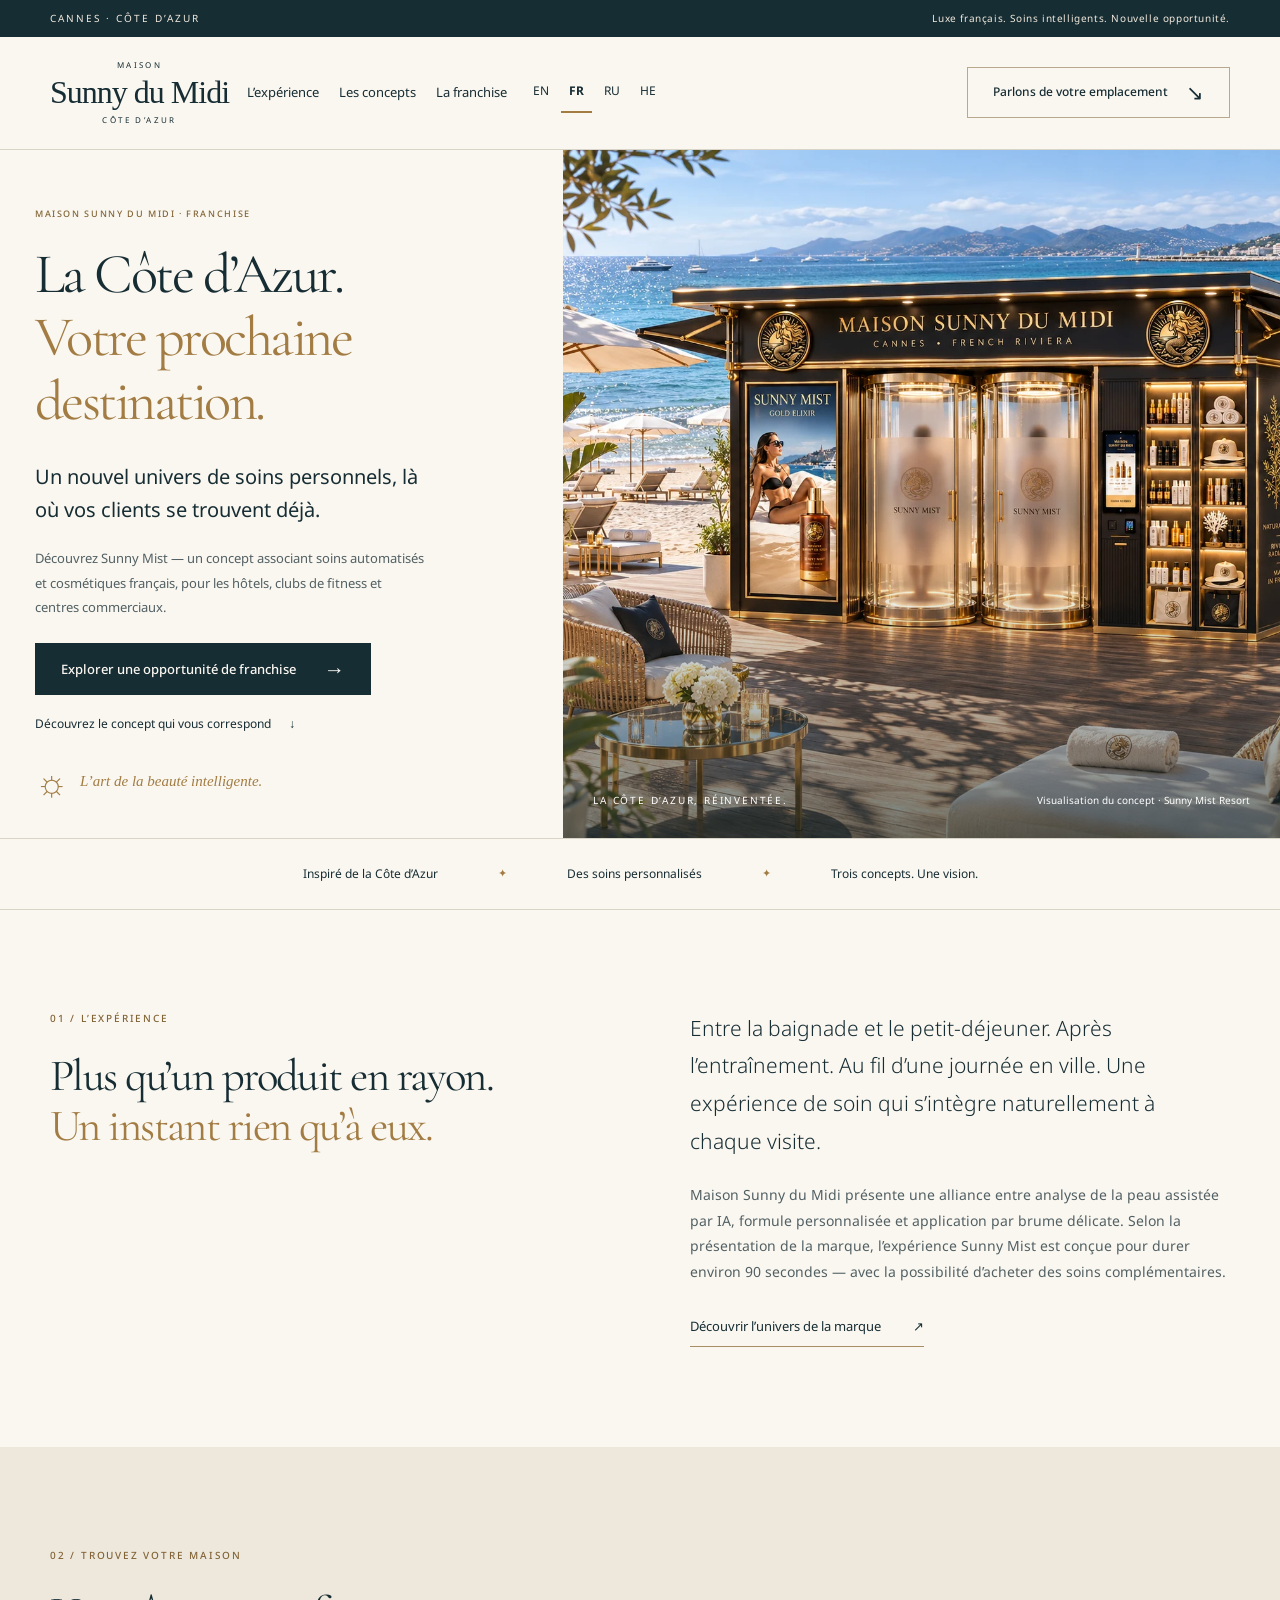
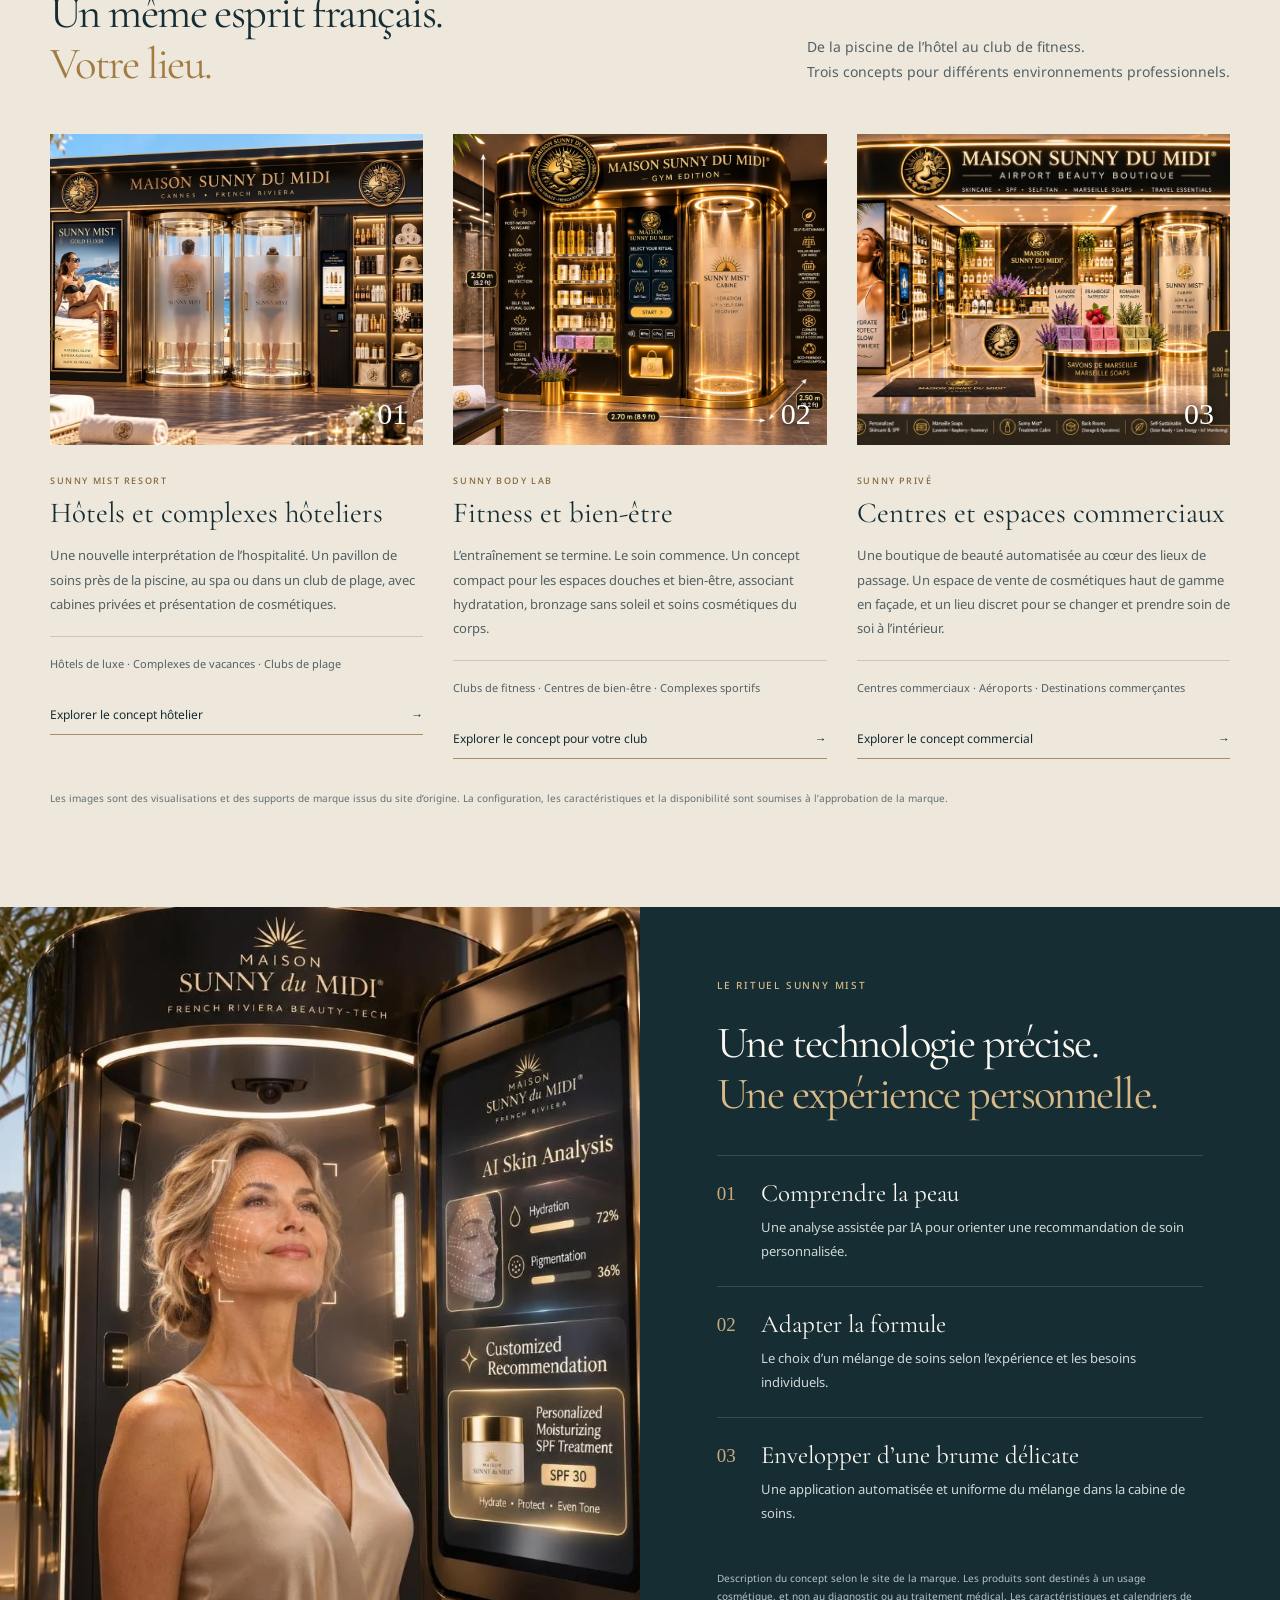
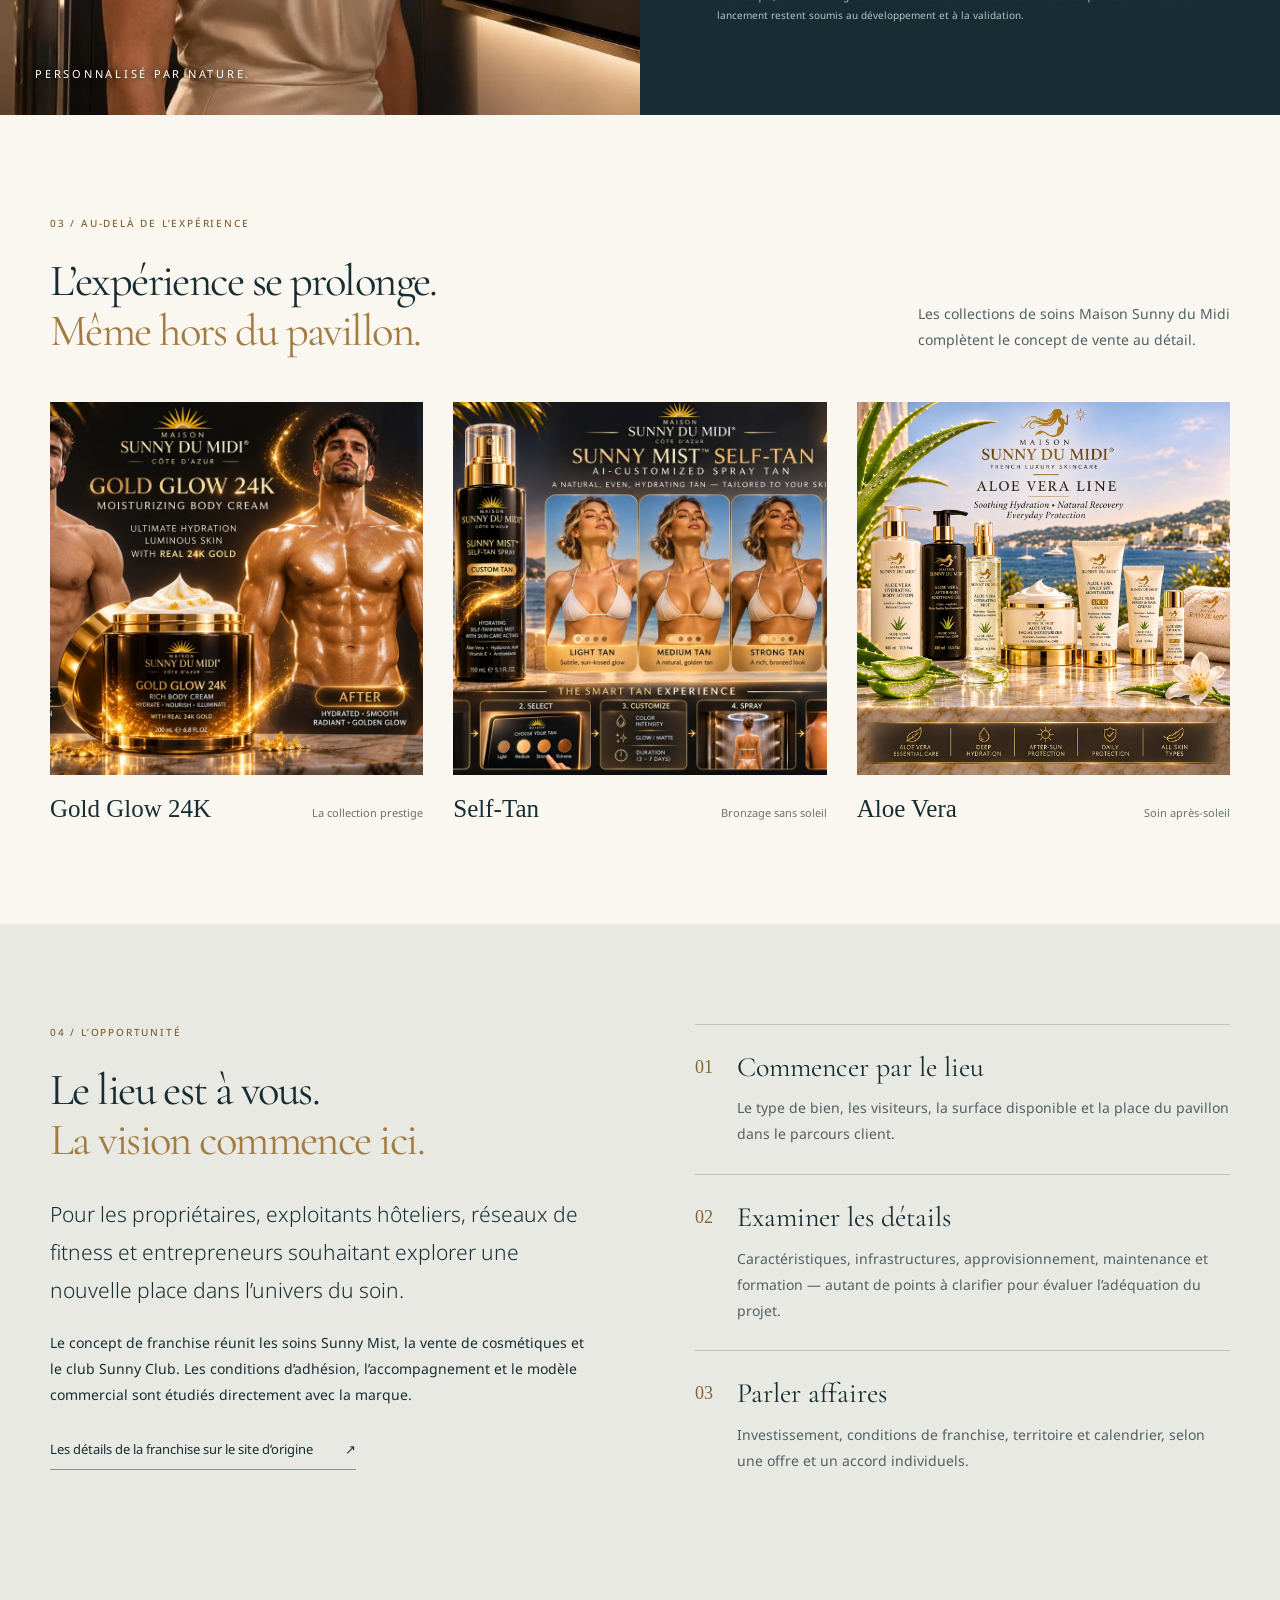
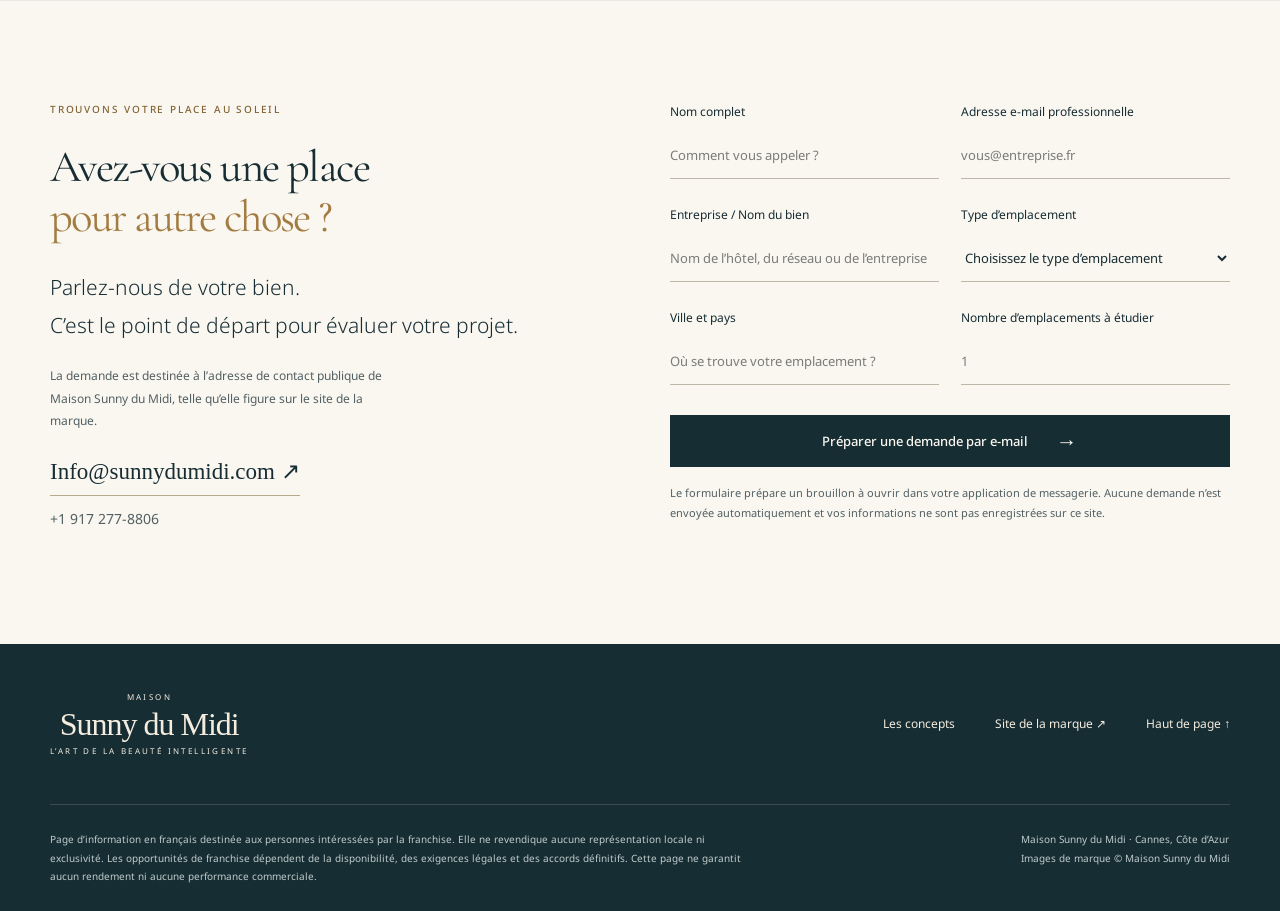
==== commit 080c88de: "Restore original Hebrew RTL page with four-language navigation" ====
--- a/fr/index.html
+++ b/fr/index.html
@@ -6,7 +6,7 @@
 <meta name="theme-color" content="#172d34"><title>Sunny du Midi | La Côte d’Azur. Votre prochaine destination.</title>
 <meta property="og:title" content="Sunny du Midi | Opportunités de franchise"><meta property="og:description" content="Des soins personnalisés, le luxe français et un nouveau lieu de rencontre avec vos clients."><meta property="og:image" content="https://yacovdroridev.github.io/sunny-du-midi-franchise/assets/hero.webp">
 <link rel="canonical" href="https://yacovdroridev.github.io/sunny-du-midi-franchise/fr/">
-<link rel="alternate" hreflang="en" href="https://yacovdroridev.github.io/sunny-du-midi-franchise/"><link rel="alternate" hreflang="fr" href="https://yacovdroridev.github.io/sunny-du-midi-franchise/fr/"><link rel="alternate" hreflang="ru" href="https://yacovdroridev.github.io/sunny-du-midi-franchise/ru/"><link rel="alternate" hreflang="x-default" href="https://yacovdroridev.github.io/sunny-du-midi-franchise/">
+<link rel="alternate" hreflang="en" href="https://yacovdroridev.github.io/sunny-du-midi-franchise/"><link rel="alternate" hreflang="fr" href="https://yacovdroridev.github.io/sunny-du-midi-franchise/fr/"><link rel="alternate" hreflang="ru" href="https://yacovdroridev.github.io/sunny-du-midi-franchise/ru/"><link rel="alternate" hreflang="he" href="https://yacovdroridev.github.io/sunny-du-midi-franchise/he/"><link rel="alternate" hreflang="x-default" href="https://yacovdroridev.github.io/sunny-du-midi-franchise/">
 <link rel="preconnect" href="https://fonts.googleapis.com"><link rel="preconnect" href="https://fonts.gstatic.com" crossorigin><link href="https://fonts.googleapis.com/css2?family=Cormorant+Garamond:wght@400;500&family=Noto+Sans:wght@300;400;500;600;700&display=swap" rel="stylesheet">
 <link rel="stylesheet" href="../styles.css"><script src="../site.js" defer></script>
 </head>
@@ -16,7 +16,7 @@
 <header class="header wrap">
 <a class="brand" href="#top" aria-label="Sunny du Midi — haut de page"><small>MAISON</small><span>Sunny du Midi</span><small>CÔTE D’AZUR</small></a>
 <nav aria-label="Navigation principale"><a href="#experience">L’expérience</a><a href="#venues">Les concepts</a><a href="#partnership">La franchise</a></nav>
-<nav class="language-switcher" aria-label="Choix de la langue"><a href="../" lang="en" hreflang="en">EN</a><a href="../fr/" lang="fr" hreflang="fr" aria-current="page">FR</a><a href="../ru/" lang="ru" hreflang="ru">RU</a></nav>
+<nav class="language-switcher" aria-label="Choix de la langue"><a href="../" lang="en" hreflang="en">EN</a><a href="../fr/" lang="fr" hreflang="fr" aria-current="page">FR</a><a href="../ru/" lang="ru" hreflang="ru">RU</a><a href="../he/" lang="he" hreflang="he">HE</a></nav>
 <a class="button outline header-cta" href="#inquiry">Parlons de votre emplacement <span aria-hidden="true">↘</span></a>
 </header>
 <main id="main">
